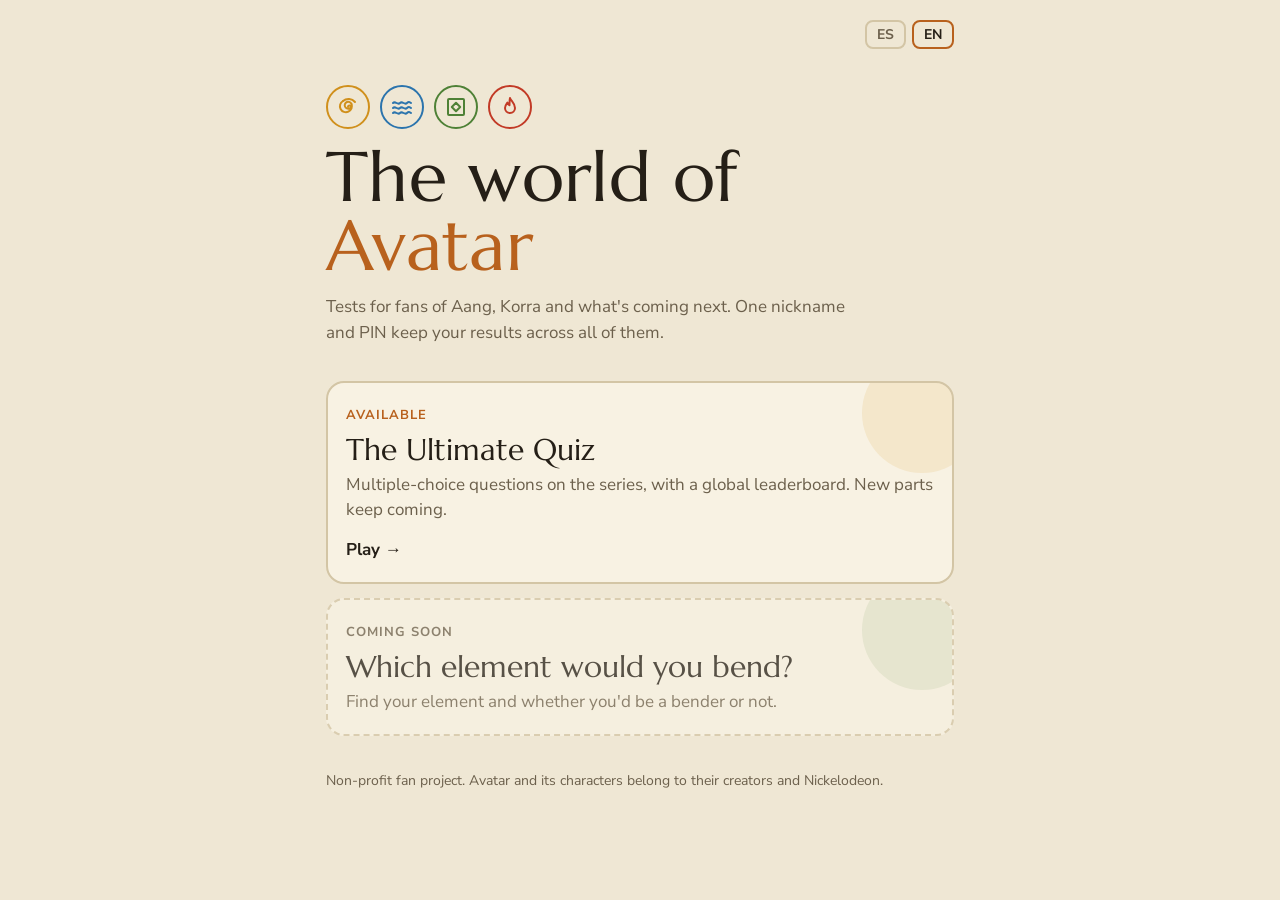
==== index.html @ 52072ce7 "Primera versión: portada y Cuestionario Definitivo de Avatar - Portada con el cuestionario y el futu" ====
<!DOCTYPE html>
<html lang="es">
<head>
<meta charset="utf-8">
<meta name="viewport" content="width=device-width, initial-scale=1, viewport-fit=cover">
<title>Avatar Quest</title>
<meta name="description" content="El Cuestionario Definitivo de Avatar y más tests del mundo de Avatar. The ultimate Avatar quiz and more Avatar tests.">
<link rel="preconnect" href="https://fonts.googleapis.com">
<link rel="preconnect" href="https://fonts.gstatic.com" crossorigin>
<link href="https://fonts.googleapis.com/css2?family=Marcellus&family=Nunito+Sans:wght@400;600;700&display=swap" rel="stylesheet">
<link rel="stylesheet" href="comun.css">
<style>
.hub-elems{margin-top:8px}
.tests{display:flex;flex-direction:column;gap:14px;margin-top:30px}
.test{display:block;text-decoration:none;color:inherit;background:var(--panel);border:2px solid var(--line);border-radius:18px;padding:18px 18px 20px;position:relative;overflow:hidden;transition:border-color .15s,transform .1s}
a.test:hover{border-color:var(--accent)}
a.test:active{transform:scale(.99)}
.test .kicker{font-size:13px;font-weight:700;letter-spacing:.08em;text-transform:uppercase;color:var(--accent)}
.test h2{font-family:var(--display);font-weight:400;font-size:30px;line-height:1.1;margin:6px 0 6px}
.test p{margin:0;color:var(--muted)}
.test .go{display:inline-block;margin-top:14px;font-weight:700;color:var(--text)}
.test .go::after{content:" →"}
.test.soon{opacity:.75;border-style:dashed}
.test.soon .kicker{color:var(--muted)}
.test .band{position:absolute;right:-30px;top:-30px;width:120px;height:120px;border-radius:50%;opacity:.12}
.band.b-air{background:var(--air)} .band.b-earth{background:var(--earth)}
.foot{margin-top:34px;color:var(--muted);font-size:14px}
</style>
<script src="comun.js"></script>
</head>
<body>
<main class="wrap">
  <nav class="langbar">
    <span></span>
    <div class="langs" id="langs" role="group" aria-label="Idioma / Language"></div>
  </nav>

  <div class="title-block">
    <div class="elems hub-elems" id="elems"></div>
    <h1><span data-i18n="t1"></span><span class="accent" data-i18n="t2"></span></h1>
    <p class="lede" data-i18n="lede"></p>
  </div>

  <div class="tests">
    <a class="test" href="quiz/">
      <span class="band b-air"></span>
      <span class="kicker" data-i18n="quiz_k"></span>
      <h2 data-i18n="quiz_h"></h2>
      <p data-i18n="quiz_p"></p>
      <span class="go" data-i18n="quiz_go"></span>
    </a>
    <div class="test soon" aria-disabled="true">
      <span class="band b-earth"></span>
      <span class="kicker" data-i18n="elem_k"></span>
      <h2 data-i18n="elem_h"></h2>
      <p data-i18n="elem_p"></p>
    </div>
  </div>

  <p class="foot" data-i18n="foot"></p>
</main>
<script>
const TEXT = {
  es: {
    title: "Avatar Quest",
    t1: "El mundo de", t2: "Avatar",
    lede: "Tests para fans de Aang, Korra y lo que viene. Con un mismo nick y PIN guardas tus resultados en todos.",
    quiz_k: "Disponible",
    quiz_h: "El Cuestionario Definitivo",
    quiz_p: "Preguntas de alternativas sobre las series, con ranking global. Se van sumando nuevas partes.",
    quiz_go: "Jugar",
    elem_k: "Próximamente",
    elem_h: "¿Qué elemento controlarías?",
    elem_p: "Descubre tu elemento y si serías maestro o no.",
    foot: "Proyecto de fans sin fines de lucro. Avatar y sus personajes pertenecen a sus creadores y a Nickelodeon."
  },
  en: {
    title: "Avatar Quest",
    t1: "The world of", t2: "Avatar",
    lede: "Tests for fans of Aang, Korra and what's coming next. One nickname and PIN keep your results across all of them.",
    quiz_k: "Available",
    quiz_h: "The Ultimate Quiz",
    quiz_p: "Multiple-choice questions on the series, with a global leaderboard. New parts keep coming.",
    quiz_go: "Play",
    elem_k: "Coming soon",
    elem_h: "Which element would you bend?",
    elem_p: "Find your element and whether you'd be a bender or not.",
    foot: "Non-profit fan project. Avatar and its characters belong to their creators and Nickelodeon."
  }
};
let LANG = AVATAR.pickLang(Object.keys(TEXT));
function render(){
  document.documentElement.lang = LANG;
  document.title = TEXT[LANG].title;
  document.querySelectorAll("[data-i18n]").forEach(el => el.textContent = TEXT[LANG][el.dataset.i18n]);
  const box = document.getElementById("langs"); box.innerHTML = "";
  Object.keys(TEXT).forEach(code => {
    const b = document.createElement("button");
    b.className = "langbtn" + (code === LANG ? " on" : "");
    b.textContent = code.toUpperCase(); b.setAttribute("aria-pressed", code === LANG);
    b.addEventListener("click", () => { LANG = code; AVATAR.saveLang(code); render(); });
    box.appendChild(b);
  });
}
document.getElementById("elems").innerHTML = AVATAR.ELEMENTS.map(e => AVATAR.glyph(e)).join("");
render();
</script>
</body>
</html>
---- comun.css ----
/* Estilos compartidos por la portada y todos los tests de Avatar. */
:root{
  --bg:#efe7d4; --panel:#f8f2e3; --panel-2:#e9dfc6; --line:#d3c5a5;
  --text:#251f17; --muted:#6c604c; --accent:#b8611d; --accent-ink:#fff8ec;
  --ok:#2e7a3c; --ok-soft:#d8ecd5; --bad:#b0352a; --bad-soft:#f4d9d3;
  --air:#d0901c; --water:#2b74ad; --earth:#4e8136; --fire:#c23a26;
  --display:"Marcellus","Palatino Linotype",Georgia,serif;
  --body:"Nunito Sans","Segoe UI",Roboto,Arial,sans-serif;
  color-scheme:light;
}
@media (prefers-color-scheme: dark){
  :root:not([data-theme="light"]){
    --bg:#13110f; --panel:#1d1a16; --panel-2:#26221c; --line:#3a332a;
    --text:#f1e8d6; --muted:#a59a86; --accent:#f0a04b; --accent-ink:#1b1206;
    --ok:#6fd38a; --ok-soft:#173523; --bad:#ff7a6b; --bad-soft:#3a1814;
    --air:#f2b84b; --water:#5fb0ea; --earth:#8cc56e; --fire:#ff6a50;
    color-scheme:dark;
  }
}
:root[data-theme="dark"]{
  --bg:#13110f; --panel:#1d1a16; --panel-2:#26221c; --line:#3a332a;
  --text:#f1e8d6; --muted:#a59a86; --accent:#f0a04b; --accent-ink:#1b1206;
  --ok:#6fd38a; --ok-soft:#173523; --bad:#ff7a6b; --bad-soft:#3a1814;
  --air:#f2b84b; --water:#5fb0ea; --earth:#8cc56e; --fire:#ff6a50;
  color-scheme:dark;
}
:root{box-sizing:border-box;padding-top:env(safe-area-inset-top,0px);padding-bottom:env(safe-area-inset-bottom,0px)}
*,*::before,*::after{box-sizing:inherit}
html,body{margin:0}
body{background:var(--bg);color:var(--text);font-family:var(--body);font-size:17px;line-height:1.5;min-height:100vh;-webkit-font-smoothing:antialiased}
button,input{font:inherit;color:inherit}
:focus-visible{outline:3px solid var(--accent);outline-offset:2px}
.wrap{max-width:660px;margin:0 auto;padding:16px 16px 48px}
.hidden{display:none!important}

/* barra superior */
.langbar{display:flex;justify-content:space-between;align-items:center;gap:12px;padding-top:4px;margin-bottom:6px}
.langs{display:flex;gap:6px}
.langbtn{border:2px solid var(--line);background:transparent;border-radius:8px;padding:2px 10px;font-weight:700;font-size:14px;line-height:1.5;cursor:pointer;color:var(--muted)}
.langbtn.on{border-color:var(--accent);color:var(--text)}
.link{background:none;border:0;color:var(--muted);text-decoration:underline;text-underline-offset:3px;cursor:pointer;padding:6px 0;font-size:15px}
.link:hover{color:var(--text)}

/* símbolos de los elementos */
.elems{display:flex;gap:10px}
.glyph{width:44px;height:44px;border-radius:50%;display:grid;place-items:center;border:2px solid currentColor;flex:0 0 auto}
.glyph svg{width:24px;height:24px;fill:none;stroke:currentColor;stroke-width:2;stroke-linecap:round;stroke-linejoin:round}
.e-air{color:var(--air)} .e-water{color:var(--water)} .e-earth{color:var(--earth)} .e-fire{color:var(--fire)}

/* títulos y texto */
.title-block{padding:22px 0 6px}
.title-block h1{font-family:var(--display);font-weight:400;font-size:clamp(40px,10.5vw,70px);line-height:.98;margin:14px 0 0;letter-spacing:.005em}
.title-block h1 span{display:block}
.title-block h1 .accent{color:var(--accent)}
.lede{color:var(--muted);max-width:52ch;margin:14px 0 0}
h2.sec{font-family:var(--display);font-weight:400;font-size:30px;margin:30px 0 4px;line-height:1.1}
.hint{color:var(--muted);margin:0 0 12px;font-size:15px}
.note{font-size:14px;color:var(--muted);margin:8px 0 0}

/* botones */
.cta{display:block;width:100%;margin:26px 0 0;padding:16px;border:0;border-radius:14px;background:var(--accent);color:var(--accent-ink);font-family:var(--display);font-size:24px;cursor:pointer;transition:transform .1s}
.cta:active{transform:scale(.98)}
.cta:disabled{opacity:.4;cursor:not-allowed}
.ghost{display:block;width:100%;margin:10px 0 0;padding:14px;border:2px solid var(--line);border-radius:14px;background:transparent;font-weight:700;cursor:pointer}
.ghost:hover{border-color:var(--accent)}
.chip{border:2px solid var(--line);background:transparent;border-radius:999px;padding:6px 14px;cursor:pointer;font-weight:600;font-size:15px}
.chip:hover,.chip.on{border-color:var(--accent)}
.chip.on{background:var(--panel-2)}

/* formularios */
label.field{display:block;margin:20px 0 6px;font-weight:700}
input[type=text],input[type=password]{width:100%;padding:12px 14px;border:2px solid var(--line);border-radius:10px;background:var(--panel);font-size:18px}
.form-msg{min-height:22px;font-size:15px;margin:8px 0 0}
.form-msg.ok{color:var(--ok)} .form-msg.bad{color:var(--bad)} .form-msg.info{color:var(--muted)}

.toast{position:fixed;left:50%;bottom:calc(20px + env(safe-area-inset-bottom,0px));transform:translateX(-50%);background:var(--text);color:var(--bg);padding:10px 18px;border-radius:999px;font-weight:700;font-size:15px;z-index:20;max-width:90vw;text-align:center}
@media (prefers-reduced-motion: reduce){*{animation:none!important;transition:none!important}}
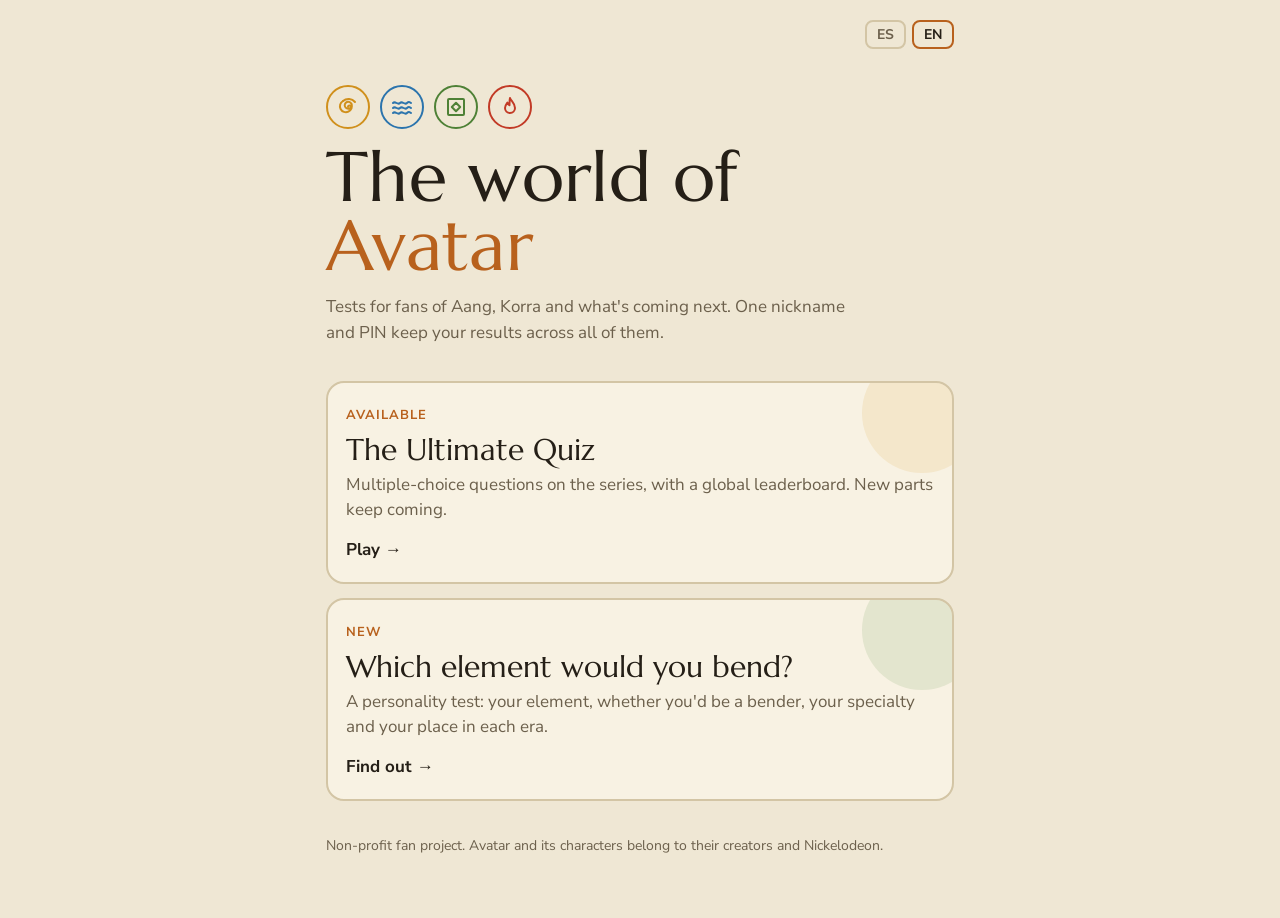
==== commit 22efae7c: "Agregar el test "¿Qué elemento controlarías?" - 54 afirmaciones en 4 etapas: 8 rasgos, pares forzado" ====
--- a/index.html
+++ b/index.html
@@ -49,12 +49,13 @@
       <p data-i18n="quiz_p"></p>
       <span class="go" data-i18n="quiz_go"></span>
     </a>
-    <div class="test soon" aria-disabled="true">
+    <a class="test" href="elemento/">
       <span class="band b-earth"></span>
       <span class="kicker" data-i18n="elem_k"></span>
       <h2 data-i18n="elem_h"></h2>
       <p data-i18n="elem_p"></p>
-    </div>
+      <span class="go" data-i18n="elem_go"></span>
+    </a>
   </div>
 
   <p class="foot" data-i18n="foot"></p>
@@ -69,9 +70,10 @@
     quiz_h: "El Cuestionario Definitivo",
     quiz_p: "Preguntas de alternativas sobre las series, con ranking global. Se van sumando nuevas partes.",
     quiz_go: "Jugar",
-    elem_k: "Próximamente",
+    elem_k: "Nuevo",
     elem_h: "¿Qué elemento controlarías?",
-    elem_p: "Descubre tu elemento y si serías maestro o no.",
+    elem_p: "Un test de personalidad: tu elemento, si serías maestro, tu especialidad y tu lugar en cada era.",
+    elem_go: "Descubrirlo",
     foot: "Proyecto de fans sin fines de lucro. Avatar y sus personajes pertenecen a sus creadores y a Nickelodeon."
   },
   en: {
@@ -82,9 +84,10 @@
     quiz_h: "The Ultimate Quiz",
     quiz_p: "Multiple-choice questions on the series, with a global leaderboard. New parts keep coming.",
     quiz_go: "Play",
-    elem_k: "Coming soon",
+    elem_k: "New",
     elem_h: "Which element would you bend?",
-    elem_p: "Find your element and whether you'd be a bender or not.",
+    elem_p: "A personality test: your element, whether you'd be a bender, your specialty and your place in each era.",
+    elem_go: "Find out",
     foot: "Non-profit fan project. Avatar and its characters belong to their creators and Nickelodeon."
   }
 };
